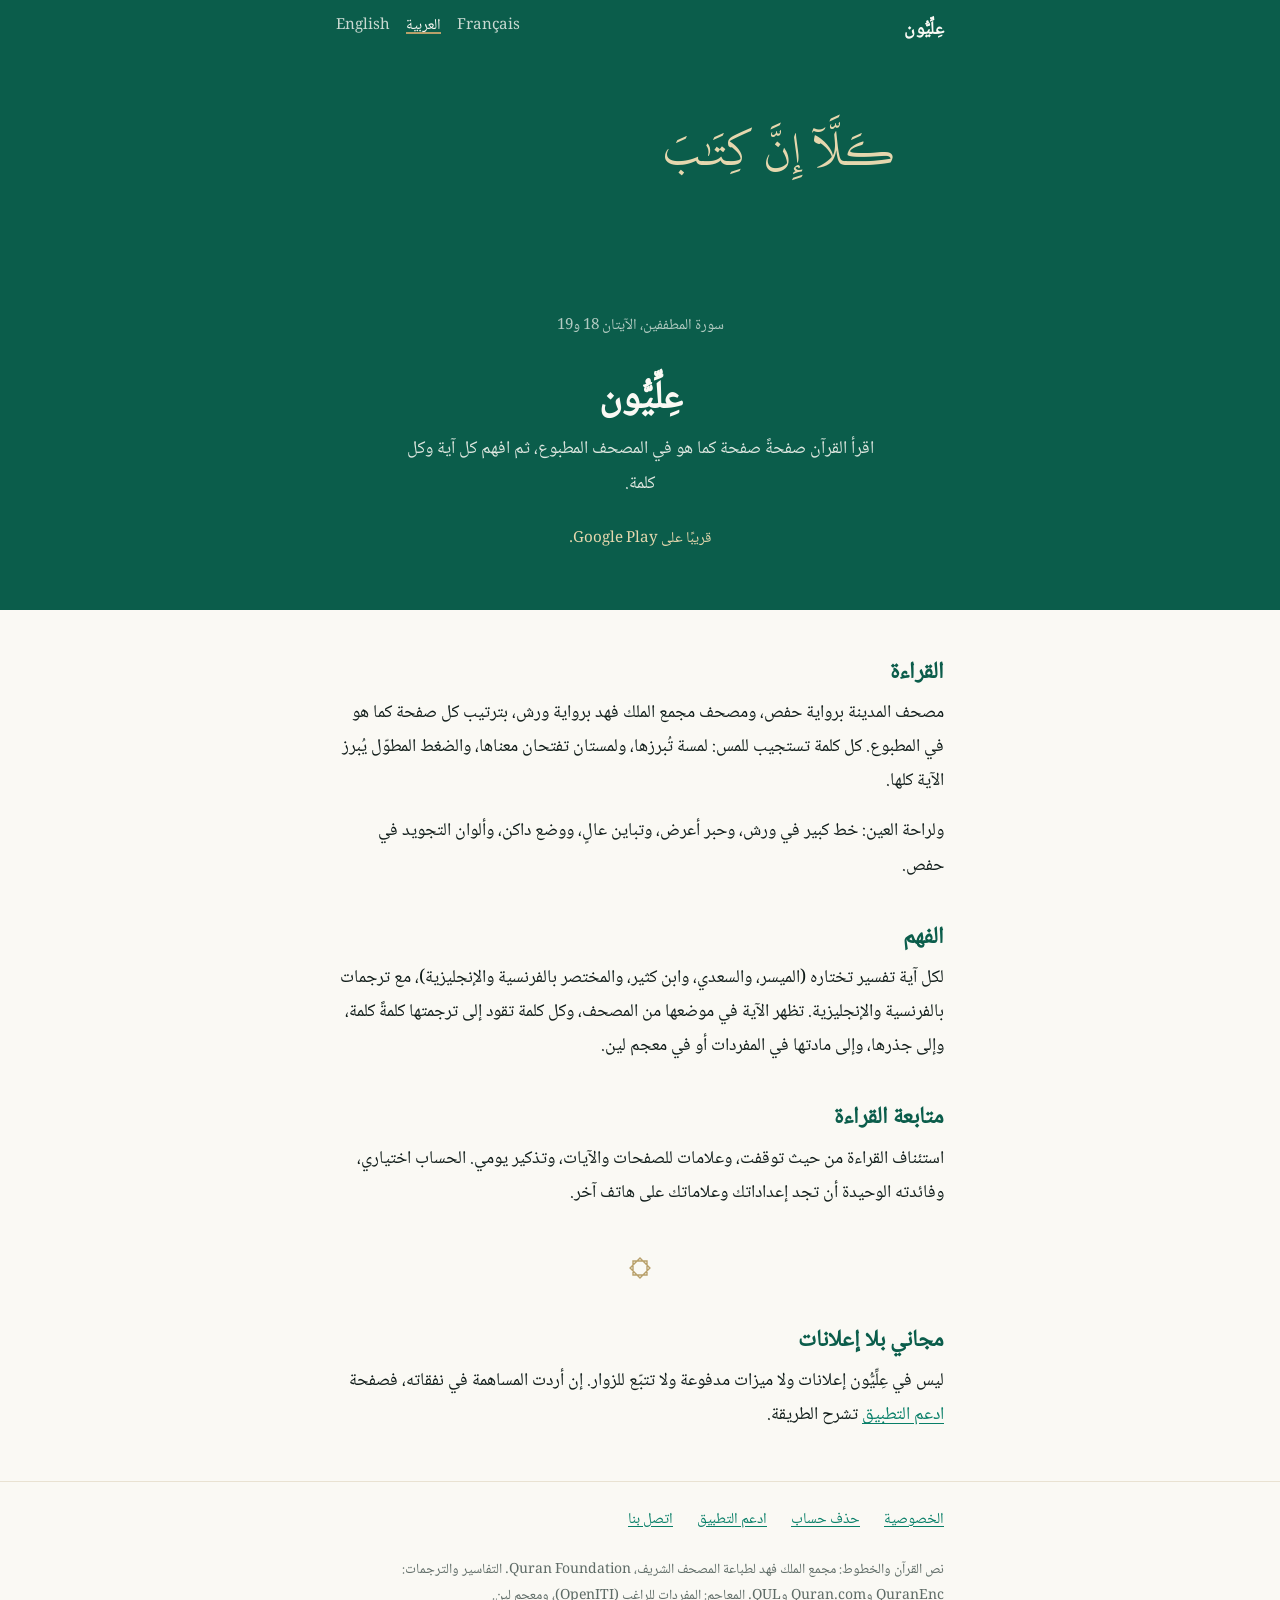
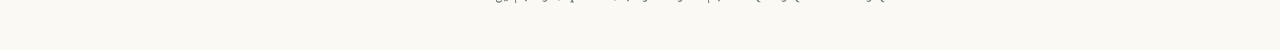
==== ar/index.html @ f8cc678f "Illiyun showcase site: home, privacy, account deletion, support (fr/ar/en) Static pages generated by" ====
<!doctype html>
<html lang="ar" dir="rtl">
<head>
<meta charset="utf-8">
<meta name="viewport" content="width=device-width, initial-scale=1">
<title>عِلِّيُّون، القرآن قراءةً وفهمًا</title>
<meta name="description" content="تطبيق مجاني بلا إعلانات لقراءة القرآن برواية حفص أو ورش، صفحةً صفحة، مع التفسير والترجمات والمعجم.">
<meta name="theme-color" content="#0b5d4b">
<link rel="icon" href="../assets/icon.svg" type="image/svg+xml">
<link rel="stylesheet" href="../assets/style.css">
</head>
<body>
<header class="top">
<div class="wrap">
<a class="brand" href="index.html">عِلِّيُّون</a>
<ul class="langs">
<li><a href="../fr/index.html" lang="fr">Français</a></li>
<li><a href="../ar/index.html" lang="ar" aria-current="true">العربية</a></li>
<li><a href="../en/index.html" lang="en">English</a></li>
</ul>
</div>
</header>
<section class="hero">
<div class="wrap">
<p class="verse" lang="ar"><span class="w">كـَلَّآ</span> <span class="w">إِنَّ</span> <span class="w">كِتَٰبَ</span> <span class="w">ٱلۡأَبۡرَارِ</span> <span class="w">لَفِي</span> <span class="w">عِلِّيِّينَ</span> <span class="w mark">١٨</span> <span class="w">وَمَآ</span> <span class="w">أَدۡرَىٰكَ</span> <span class="w">مَا</span> <span class="w">عِلِّيُّونَ</span> <span class="w mark">١٩</span></p>
<p class="verse-ref">سورة المطففين، الآيتان 18 و19</p>
<h1>عِلِّيُّون</h1>
<p class="lead">اقرأ القرآن صفحةً صفحة كما هو في المصحف المطبوع، ثم افهم كل آية وكل كلمة.</p>
<p class="status">قريبًا على Google Play.</p>
</div>
</section>
<main>
<div class="wrap">

<h2>القراءة</h2>
<p>مصحف المدينة برواية حفص، ومصحف مجمع الملك فهد برواية ورش، بترتيب كل صفحة
كما هو في المطبوع. كل كلمة تستجيب للمس: لمسة تُبرزها، ولمستان تفتحان معناها،
والضغط المطوّل يُبرز الآية كلها.</p>
<p>ولراحة العين: خط كبير في ورش، وحبر أعرض، وتباين عالٍ، ووضع داكن، وألوان
التجويد في حفص.</p>

<h2>الفهم</h2>
<p>لكل آية تفسير تختاره (الميسر، والسعدي، وابن كثير، والمختصر بالفرنسية
والإنجليزية)، مع ترجمات بالفرنسية والإنجليزية. تظهر الآية في موضعها من المصحف،
وكل كلمة تقود إلى ترجمتها كلمةً كلمة، وإلى جذرها، وإلى مادتها في المفردات أو
في معجم لين.</p>

<h2>متابعة القراءة</h2>
<p>استئناف القراءة من حيث توقفت، وعلامات للصفحات والآيات، وتذكير يومي. الحساب
اختياري، وفائدته الوحيدة أن تجد إعداداتك وعلاماتك على هاتف آخر.</p>

<svg class="star" viewBox="0 0 28 28" aria-hidden="true"><path fill="none" stroke="currentColor" stroke-width="1.4" d="M7 7h14v14H7zM14 4.1 23.9 14 14 23.9 4.1 14z"/></svg>

<h2>مجاني بلا إعلانات</h2>
<p>ليس في عِلِّيُّون إعلانات ولا ميزات مدفوعة ولا تتبّع للزوار. إن أردت المساهمة
في نفقاته، فصفحة <a href="donate.html">ادعم التطبيق</a> تشرح الطريقة.</p>

</div>
</main>
<footer>
<div class="wrap">
<nav aria-label="اتصل بنا">
<ul>
<li><a href="privacy.html">الخصوصية</a></li>
<li><a href="delete-account.html">حذف حساب</a></li>
<li><a href="donate.html">ادعم التطبيق</a></li>
<li><a href="mailto:illiyun.app@gmail.com">اتصل بنا</a></li>
</ul>
</nav>
<p class="credits">نص القرآن والخطوط: مجمع الملك فهد لطباعة المصحف الشريف، Quran Foundation. التفاسير والترجمات: QuranEnc وQuran.com وQUL. المعاجم: المفردات للراغب (OpenITI)، ومعجم لين.</p>
</div>
</footer>
<script src="../assets/flow.js" defer></script>
</body>
</html>
---- assets/style.css ----
/* Illiyun — site vitrine. Couleurs et polices de l'app. */

@font-face {
  font-family: "Uthmanic Hafs";
  src: url("fonts/UthmanicHafs.woff2") format("woff2");
  font-display: swap;
}
@font-face {
  font-family: "Noto Naskh Arabic";
  src: url("fonts/NotoNaskhArabic-Regular.woff2") format("woff2");
  font-display: swap;
}
@font-face {
  font-family: "Source Serif 4";
  src: url("fonts/source-serif-4-latin-400-normal.woff2") format("woff2");
  font-weight: 400;
  font-display: swap;
}
@font-face {
  font-family: "Source Serif 4";
  src: url("fonts/source-serif-4-latin-400-italic.woff2") format("woff2");
  font-weight: 400;
  font-style: italic;
  font-display: swap;
}
@font-face {
  font-family: "Source Serif 4";
  src: url("fonts/source-serif-4-latin-600-normal.woff2") format("woff2");
  font-weight: 600;
  font-display: swap;
}

:root {
  --malachite-deep: #0b5d4b;
  --malachite: #087f68;
  --malachite-light: #5fb89a;
  --ivory: #faf9f4;
  --sand: #e9e2d2;
  --ink: #101c19;
  --ink-soft: #5e6b66;
  --gold: #b8a06a;
  --gold-dark: #7a6536;
  --page: var(--ivory);
  --text: var(--ink);
  --text-soft: var(--ink-soft);
  --link: var(--malachite);
  --heading: var(--malachite-deep);
  --rule: var(--sand);
  --latin: "Source Serif 4", Georgia, serif;
  --arabic: "Noto Naskh Arabic", "Geeza Pro", serif;
  --quran: "Uthmanic Hafs", "Noto Naskh Arabic", serif;
}

@media (prefers-color-scheme: dark) {
  :root {
    --page: #101c19;
    --text: #f5f1e8;
    --text-soft: #a9b8b2;
    --link: var(--malachite-light);
    --heading: #d8c5a0;
    --rule: #16443b;
  }
}

*,
*::before,
*::after {
  box-sizing: border-box;
}

html {
  -webkit-text-size-adjust: 100%;
}

body {
  margin: 0;
  background: var(--page);
  color: var(--text);
  font-family: var(--latin);
  font-size: 1.125rem;
  line-height: 1.6;
}

:lang(ar) body,
body:lang(ar) {
  font-family: var(--arabic);
  line-height: 1.9;
}

a {
  color: var(--link);
  text-underline-offset: 0.2em;
}

a:focus-visible,
button:focus-visible {
  outline: 3px solid var(--gold);
  outline-offset: 3px;
  border-radius: 2px;
}

.wrap {
  width: 100%;
  max-width: 40rem;
  margin: 0 auto;
  padding: 0 1rem;
}

/* ── Barre du haut : nom + langues ── */

.top {
  background: var(--malachite-deep);
  color: var(--ivory);
}

.top .wrap {
  display: flex;
  align-items: center;
  justify-content: space-between;
  gap: 1rem;
  padding-top: 0.75rem;
  padding-bottom: 0.75rem;
}

.brand {
  color: var(--ivory);
  text-decoration: none;
  font-weight: 600;
  letter-spacing: 0.02em;
}

.langs {
  display: flex;
  gap: 1rem;
  margin: 0;
  padding: 0;
  list-style: none;
  font-size: 0.95rem;
}

.langs a {
  color: var(--ivory);
  opacity: 0.8;
  text-decoration: none;
}

.langs a[aria-current="true"] {
  opacity: 1;
  text-decoration: underline;
  text-decoration-color: var(--gold);
  text-decoration-thickness: 2px;
}

.langs a:hover {
  opacity: 1;
}

/* ── Bandeau : le verset qui a donné son nom à l'app ── */

.hero {
  background: var(--malachite-deep);
  color: var(--ivory);
  padding: 2.5rem 0 3.5rem;
  text-align: center;
}

.verse {
  margin: 0 auto;
  max-width: 34rem;
  font-family: var(--quran);
  font-size: clamp(2rem, 8vw, 3.1rem);
  line-height: 2.1;
  color: #e6d7ae;
  direction: rtl;
}

.verse .w {
  transition: opacity 900ms ease-out, filter 900ms ease-out;
}

.verse.pending .w {
  opacity: 0;
  filter: blur(4px);
}

.verse .w.on {
  opacity: 1;
  filter: none;
}

.verse .mark {
  color: var(--gold);
}

.verse-ref {
  margin: 0.25rem 0 0;
  font-size: 0.95rem;
  color: rgba(250, 249, 244, 0.7);
}

.hero h1 {
  margin: 2.25rem 0 0.5rem;
  font-size: clamp(1.75rem, 6vw, 2.4rem);
  font-weight: 600;
  line-height: 1.25;
}

.hero .lead {
  margin: 0 auto;
  max-width: 30rem;
  color: rgba(250, 249, 244, 0.88);
}

.hero .status {
  margin: 1.5rem 0 0;
  font-size: 0.95rem;
  color: #e6d7ae;
}

/* ── Contenu ── */

main {
  padding: 3rem 0 2rem;
}

h2 {
  margin: 2.5rem 0 0.5rem;
  color: var(--heading);
  font-size: 1.45rem;
  font-weight: 600;
  line-height: 1.3;
}

main > .wrap > h2:first-child,
main > .wrap > h1:first-child {
  margin-top: 0;
}

.page-title {
  margin: 0 0 0.25rem;
  color: var(--heading);
  font-size: clamp(1.7rem, 5vw, 2.1rem);
  font-weight: 600;
  line-height: 1.25;
}

.updated {
  margin: 0 0 2rem;
  color: var(--text-soft);
  font-size: 0.95rem;
}

p,
ul,
ol {
  margin: 0 0 1rem;
}

ul,
ol {
  padding-inline-start: 1.25rem;
}

li {
  margin-bottom: 0.4rem;
}

.path {
  font-style: italic;
}

/* Pas d'italique sur l'arabe (faux italique penché) */
.path:lang(ar),
:lang(ar) .path {
  font-family: var(--arabic);
  font-style: normal;
  color: var(--heading);
}

.note {
  color: var(--text-soft);
  font-size: 1rem;
}

/* Séparateur : étoile à huit branches, une seule fois par page */
.star {
  display: block;
  width: 28px;
  height: 28px;
  margin: 2.75rem auto;
  color: var(--gold);
}

/* ── Pied de page ── */

footer {
  border-top: 1px solid var(--rule);
  padding: 1.5rem 0 2.5rem;
  color: var(--text-soft);
  font-size: 0.95rem;
}

footer nav ul {
  display: flex;
  flex-wrap: wrap;
  gap: 0.5rem 1.5rem;
  margin: 0 0 1rem;
  padding: 0;
  list-style: none;
}

footer .credits {
  margin: 0;
  font-size: 0.875rem;
}

@media (prefers-reduced-motion: reduce) {
  .verse .w {
    transition: none;
  }
}
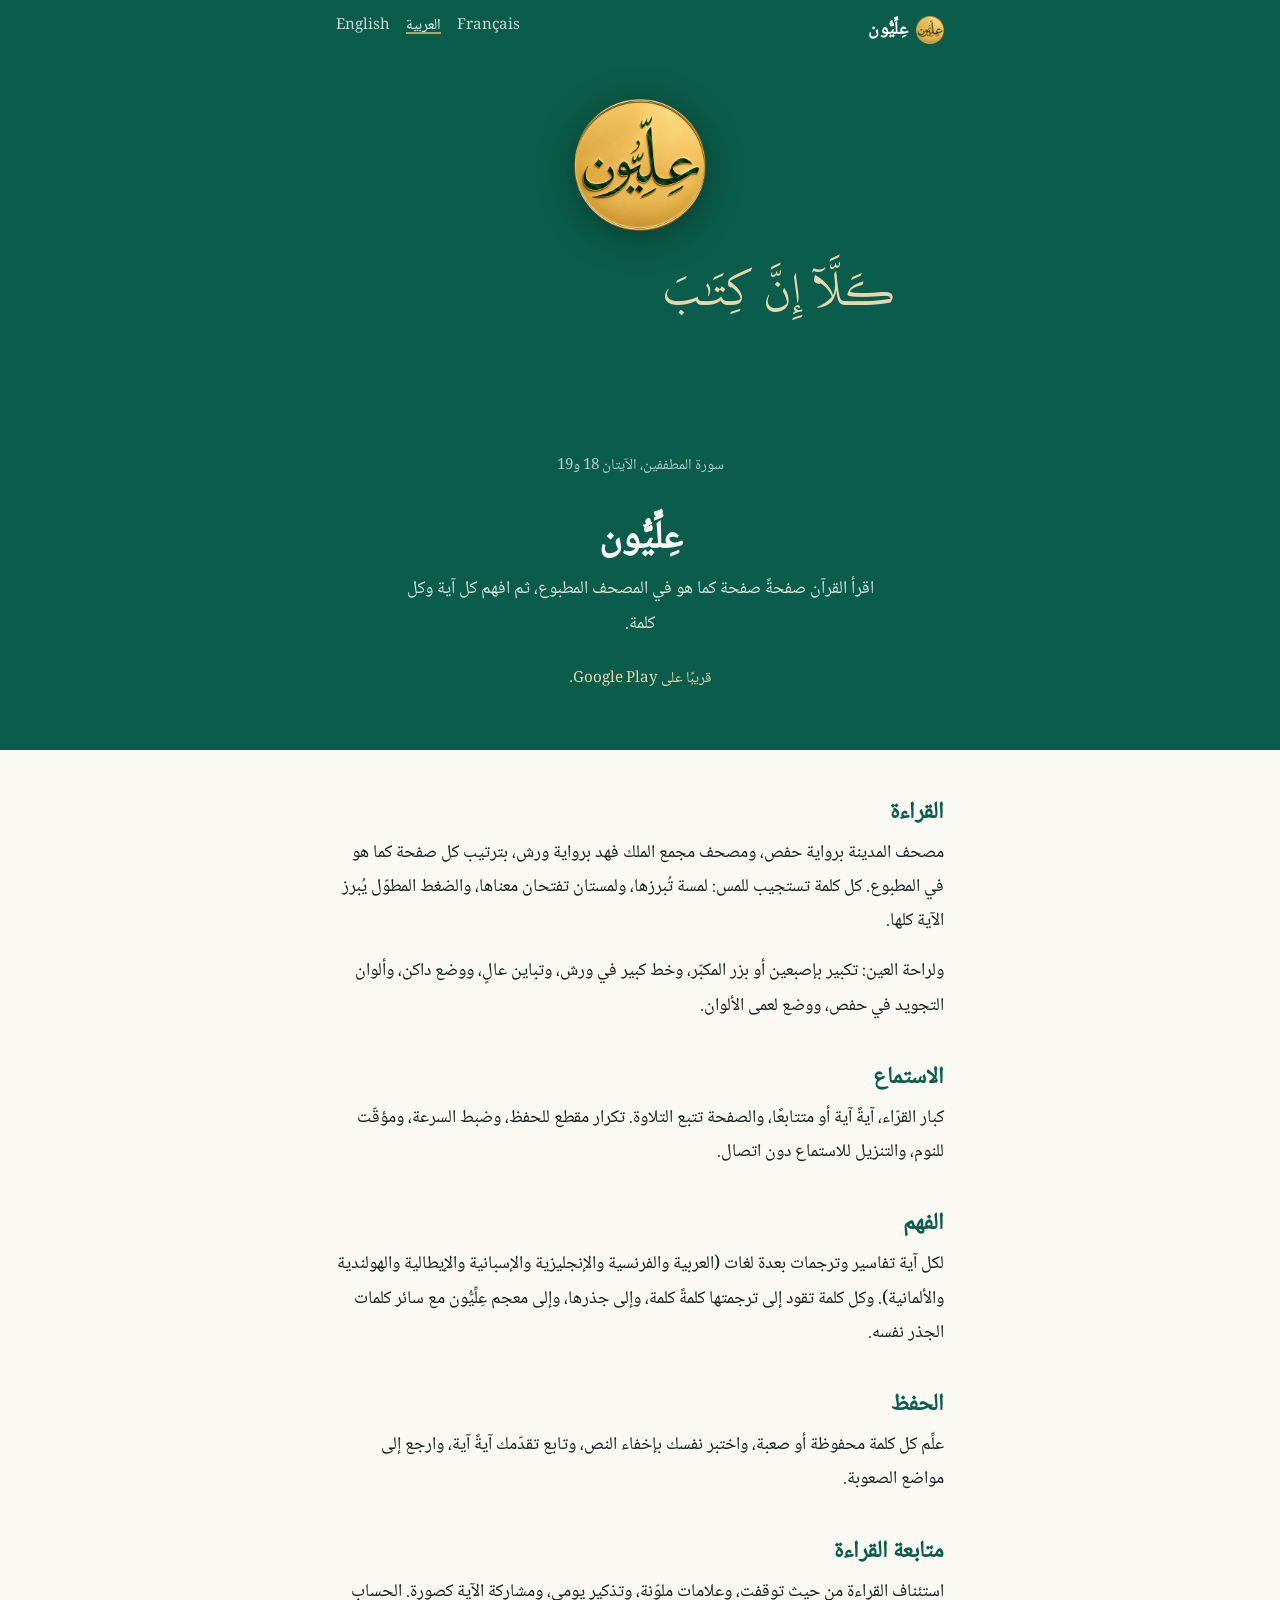
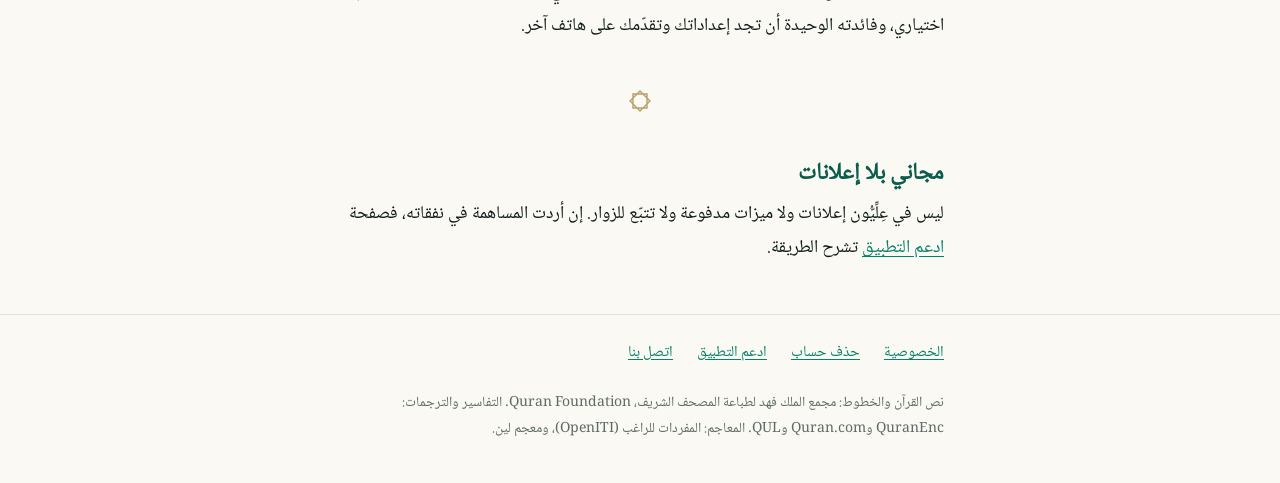
==== commit fa1e085d: "Logo (pièce d'or), contenu à jour, Sentry dans la confidentialité - Favicon, icône Apple et logo d'e" ====
--- a/ar/index.html
+++ b/ar/index.html
@@ -6,13 +6,14 @@
 <title>عِلِّيُّون، القرآن قراءةً وفهمًا</title>
 <meta name="description" content="تطبيق مجاني بلا إعلانات لقراءة القرآن برواية حفص أو ورش، صفحةً صفحة، مع التفسير والترجمات والمعجم.">
 <meta name="theme-color" content="#0b5d4b">
-<link rel="icon" href="../assets/icon.svg" type="image/svg+xml">
+<link rel="icon" href="../assets/favicon.png" type="image/png">
+<link rel="apple-touch-icon" href="../assets/apple-touch-icon.png">
 <link rel="stylesheet" href="../assets/style.css">
 </head>
 <body>
 <header class="top">
 <div class="wrap">
-<a class="brand" href="index.html">عِلِّيُّون</a>
+<a class="brand" href="index.html"><img src="../assets/favicon.png" alt="" width="28" height="28">عِلِّيُّون</a>
 <ul class="langs">
 <li><a href="../fr/index.html" lang="fr">Français</a></li>
 <li><a href="../ar/index.html" lang="ar" aria-current="true">العربية</a></li>
@@ -22,6 +23,7 @@
 </header>
 <section class="hero">
 <div class="wrap">
+<img class="hero-logo" src="../assets/logo.png" alt="" width="180" height="180">
 <p class="verse" lang="ar"><span class="w">كـَلَّآ</span> <span class="w">إِنَّ</span> <span class="w">كِتَٰبَ</span> <span class="w">ٱلۡأَبۡرَارِ</span> <span class="w">لَفِي</span> <span class="w">عِلِّيِّينَ</span> <span class="w mark">١٨</span> <span class="w">وَمَآ</span> <span class="w">أَدۡرَىٰكَ</span> <span class="w">مَا</span> <span class="w">عِلِّيُّونَ</span> <span class="w mark">١٩</span></p>
 <p class="verse-ref">سورة المطففين، الآيتان 18 و19</p>
 <h1>عِلِّيُّون</h1>
@@ -36,18 +38,25 @@
 <p>مصحف المدينة برواية حفص، ومصحف مجمع الملك فهد برواية ورش، بترتيب كل صفحة
 كما هو في المطبوع. كل كلمة تستجيب للمس: لمسة تُبرزها، ولمستان تفتحان معناها،
 والضغط المطوّل يُبرز الآية كلها.</p>
-<p>ولراحة العين: خط كبير في ورش، وحبر أعرض، وتباين عالٍ، ووضع داكن، وألوان
-التجويد في حفص.</p>
+<p>ولراحة العين: تكبير بإصبعين أو بزر المكبّر، وخط كبير في ورش، وتباين عالٍ،
+ووضع داكن، وألوان التجويد في حفص، ووضع لعمى الألوان.</p>
+
+<h2>الاستماع</h2>
+<p>كبار القرّاء، آيةً آية أو متتابعًا، والصفحة تتبع التلاوة. تكرار مقطع للحفظ،
+وضبط السرعة، ومؤقّت للنوم، والتنزيل للاستماع دون اتصال.</p>
 
 <h2>الفهم</h2>
-<p>لكل آية تفسير تختاره (الميسر، والسعدي، وابن كثير، والمختصر بالفرنسية
-والإنجليزية)، مع ترجمات بالفرنسية والإنجليزية. تظهر الآية في موضعها من المصحف،
-وكل كلمة تقود إلى ترجمتها كلمةً كلمة، وإلى جذرها، وإلى مادتها في المفردات أو
-في معجم لين.</p>
+<p>لكل آية تفاسير وترجمات بعدة لغات (العربية والفرنسية والإنجليزية والإسبانية
+والإيطالية والهولندية والألمانية). وكل كلمة تقود إلى ترجمتها كلمةً كلمة، وإلى
+جذرها، وإلى معجم عِلِّيُّون مع سائر كلمات الجذر نفسه.</p>
+
+<h2>الحفظ</h2>
+<p>علِّم كل كلمة محفوظة أو صعبة، واختبر نفسك بإخفاء النص، وتابع تقدّمك آيةً آية،
+وارجع إلى مواضع الصعوبة.</p>
 
 <h2>متابعة القراءة</h2>
-<p>استئناف القراءة من حيث توقفت، وعلامات للصفحات والآيات، وتذكير يومي. الحساب
-اختياري، وفائدته الوحيدة أن تجد إعداداتك وعلاماتك على هاتف آخر.</p>
+<p>استئناف القراءة من حيث توقفت، وعلامات ملوّنة، وتذكير يومي، ومشاركة الآية
+كصورة. الحساب اختياري، وفائدته الوحيدة أن تجد إعداداتك وتقدّمك على هاتف آخر.</p>
 
 <svg class="star" viewBox="0 0 28 28" aria-hidden="true"><path fill="none" stroke="currentColor" stroke-width="1.4" d="M7 7h14v14H7zM14 4.1 23.9 14 14 23.9 4.1 14z"/></svg>
 
@@ -64,7 +73,7 @@
 <li><a href="privacy.html">الخصوصية</a></li>
 <li><a href="delete-account.html">حذف حساب</a></li>
 <li><a href="donate.html">ادعم التطبيق</a></li>
-<li><a href="mailto:illiyun.app@gmail.com">اتصل بنا</a></li>
+<li><a href="mailto:contact@illiyun.app">اتصل بنا</a></li>
 </ul>
 </nav>
 <p class="credits">نص القرآن والخطوط: مجمع الملك فهد لطباعة المصحف الشريف، Quran Foundation. التفاسير والترجمات: QuranEnc وQuran.com وQUL. المعاجم: المفردات للراغب (OpenITI)، ومعجم لين.</p>
--- a/assets/style.css
+++ b/assets/style.css
@@ -319,3 +319,20 @@
     transition: none;
   }
 }
+
+/* Logo (pièce d'or, 2026-11-04) */
+.brand {
+  display: inline-flex;
+  align-items: center;
+  gap: 0.5rem;
+}
+.brand img {
+  display: block;
+}
+.hero-logo {
+  display: block;
+  width: 132px;
+  height: 132px;
+  margin: 0 auto 0.5rem;
+  filter: drop-shadow(0 6px 18px rgba(0, 0, 0, 0.35));
+}
